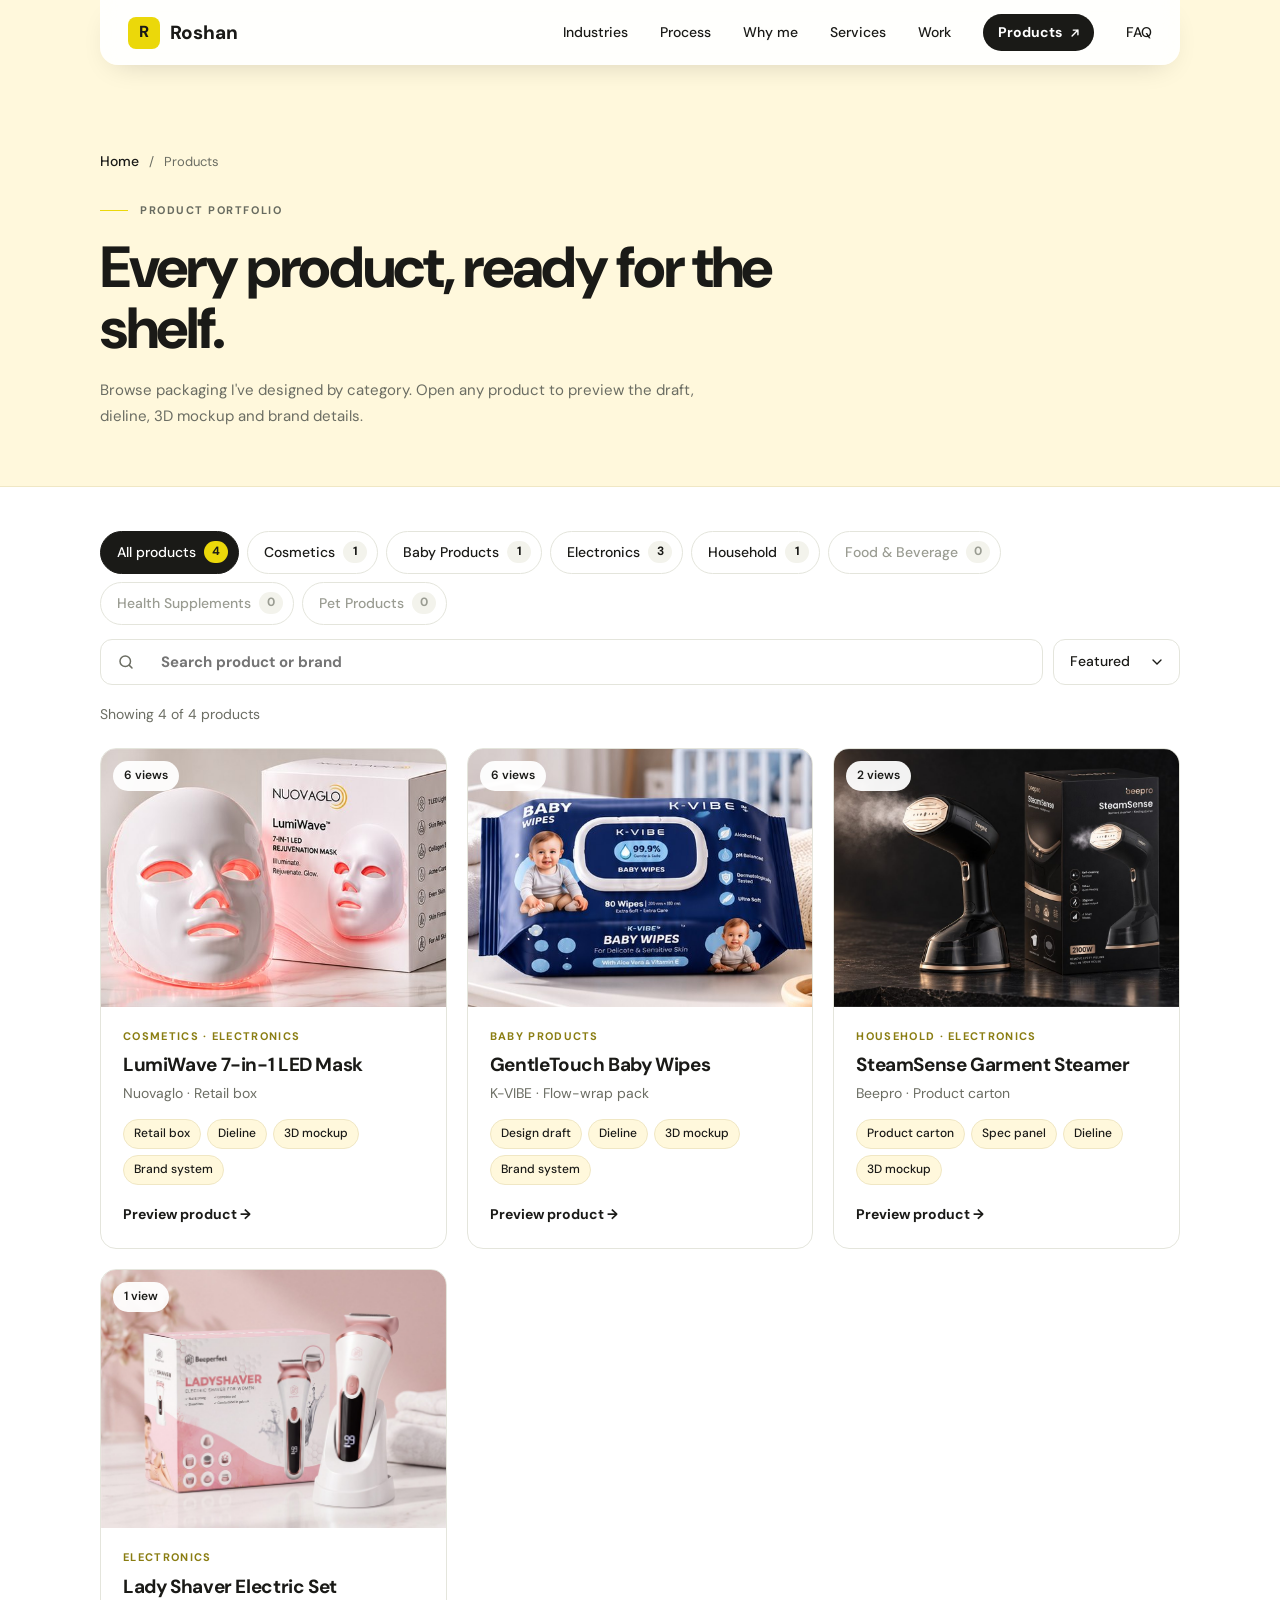
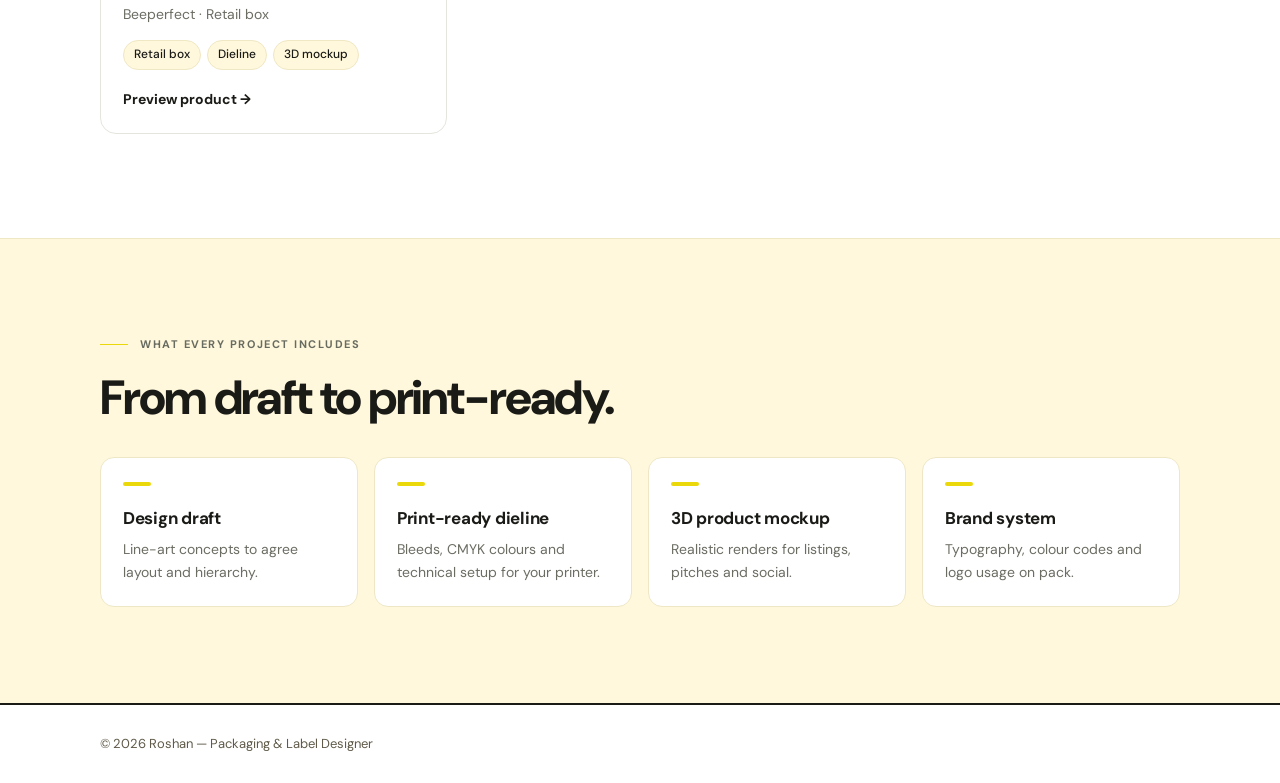
==== products.html @ 891d4c15 "Publish Roshan packaging portfolio site" ====
<!DOCTYPE html>
<html lang="en">
<head>
<meta charset="UTF-8">
<meta name="viewport" content="width=device-width, initial-scale=1, viewport-fit=cover">
<title>Products — Roshan, Packaging &amp; Label Designer</title>
<meta name="description" content="Browse packaging and label projects by category: cosmetics, baby products, electronics, household and more.">
<meta name="theme-color" content="#ebd80a">
<link rel="preconnect" href="https://fonts.googleapis.com">
<link rel="preconnect" href="https://fonts.gstatic.com" crossorigin>
<link href="https://fonts.googleapis.com/css2?family=DM+Sans:ital,opsz,wght@0,9..40,400;0,9..40,500;0,9..40,700;0,9..40,800;1,9..40,500&display=swap" rel="stylesheet">
<link rel="stylesheet" href="style.css">
<link rel="stylesheet" href="products.css">
</head>
<body class="products-page">

<header id="header">
  <div class="wrap bar">
    <a href="index.html#top" class="logo"><i>R</i>Roshan</a>
    <nav id="nav">
      <a href="index.html#industries">Industries</a><a href="index.html#process">Process</a><a href="index.html#why">Why me</a>
      <a href="index.html#services">Services</a><a href="index.html#work">Work</a><a href="products.html" class="nav-page on" aria-current="page">Products<svg viewBox="0 0 24 24" aria-hidden="true"><path d="M7 17 17 7M9 7h8v8"/></svg></a><a href="index.html#faq">FAQ</a>
    </nav>
    <button id="burger" aria-label="Menu" aria-expanded="false"><span></span><span></span></button>
  </div>
</header>

<main>
  <section class="p-hero">
    <div class="wrap">
      <nav class="crumbs" aria-label="Breadcrumb"><a href="index.html">Home</a><span aria-hidden="true">/</span><span>Products</span></nav>
      <div class="p-hero-grid">
        <div class="section-head">
          <p class="section-eyebrow">Product portfolio</p>
          <h1>Every product, ready for the shelf.</h1>
          <p class="section-subtitle">Browse packaging I've designed by category. Open any product to preview the draft, dieline, 3D mockup and brand details.</p>
        </div>      </div>
    </div>
  </section>

  <section class="p-list">
    <div class="wrap">
      <div class="toolbar">
        <div class="chips" id="chips" role="tablist" aria-label="Filter by category"></div>
        <div class="tools">
          <label class="search">
            <svg viewBox="0 0 24 24" aria-hidden="true"><circle cx="11" cy="11" r="7"/><path d="m20 20-3.5-3.5"/></svg>
            <input id="q" type="search" placeholder="Search product or brand" aria-label="Search products by name or brand" autocomplete="off">
          </label>
          <label class="sort">
            <span class="sr">Sort products</span>
            <select id="sort" aria-label="Sort products">
              <option value="featured">Featured</option>
              <option value="az">Name A–Z</option>
              <option value="za">Name Z–A</option>
            </select>
          </label>
        </div>
      </div>
      <p class="count" id="count" aria-live="polite"></p>

      <div class="p-grid" id="grid"></div>

      <div class="p-empty" id="empty" hidden>
        <span class="p-empty-ic" aria-hidden="true">
          <svg viewBox="0 0 24 24"><path d="M3 7l9-4 9 4-9 4-9-4Z"/><path d="M3 7v10l9 4 9-4V7M12 11v10"/></svg>
        </span>
        <h3>No products here yet.</h3>
        <p>Projects for this category are coming soon.</p>
        <div class="p-empty-cta"><button class="btn ghost small" id="reset" type="button">Show all products</button></div>
      </div>
    </div>
  </section>

  <section class="p-includes">
    <div class="wrap">
      <div class="section-head"><p class="section-eyebrow">What every project includes</p><h2>From draft to print-ready.</h2></div>
      <ul class="inc">
        <li><b>Design draft</b><span>Line-art concepts to agree layout and hierarchy.</span></li>
        <li><b>Print-ready dieline</b><span>Bleeds, CMYK colours and technical setup for your printer.</span></li>
        <li><b>3D product mockup</b><span>Realistic renders for listings, pitches and social.</span></li>
        <li><b>Brand system</b><span>Typography, colour codes and logo usage on pack.</span></li>
      </ul>
    </div>
  </section>

</main>

<footer><div class="wrap"><span>© 2026 Roshan — Packaging &amp; Label Designer</span></div></footer>
<a href="#" id="totop" aria-label="Back to top">↑</a>

<div class="pv" id="pv" aria-hidden="true">
  <div class="pv-back" data-close></div>
  <div class="pv-box" role="dialog" aria-modal="true" aria-labelledby="pvTitle">
    <button class="x" data-close aria-label="Close preview">×</button>
    <div class="pv-media">
      <div class="pv-stage">
        <img id="pvImg" alt="">
        <span class="pv-label" id="pvLabel"></span>
        <button class="pv-arrow prev" id="pvPrevImg" aria-label="Previous image">‹</button>
        <button class="pv-arrow next" id="pvNextImg" aria-label="Next image">›</button>
      </div>
      <div class="pv-thumbs" id="pvThumbs"></div>
    </div>
    <div class="pv-info">
      <p class="pv-cat" id="pvCat"></p>
      <h2 id="pvTitle"></h2>
      <p class="pv-brand" id="pvBrand"></p>
      <p class="pv-desc" id="pvDesc"></p>
      <dl class="pv-meta">
        <div><dt>Packaging</dt><dd id="pvType"></dd></div>
        <div><dt>Deliverables</dt><dd><ul class="tags" id="pvTags"></ul></dd></div>
      </dl>
      <div class="pv-nav">
        <button id="pvPrev" type="button">← Previous product</button>
        <button id="pvNext" type="button">Next product →</button>
      </div>
    </div>
  </div>
</div>

<script src="products.js"></script>
</body>
</html>
---- style.css ----
:root{
  --paper:#fff;--ink:#1a1a17;--soft:#5f5a49;--yellow:#ebd80a;--pale:#fff8dc;--pale2:#fff1b8;--line:#f0e7c4;
  --sans:'DM Sans',system-ui,-apple-system,'Segoe UI',sans-serif;
  --ease:cubic-bezier(.22,.68,0,1);--out:cubic-bezier(.16,1,.3,1);
}
*{margin:0;padding:0;box-sizing:border-box}
html{scroll-behavior:smooth;scroll-padding-top:80px;-webkit-text-size-adjust:100%}
body{font-family:var(--sans);background:var(--paper);color:var(--ink);line-height:1.65;overflow-x:hidden;-webkit-font-smoothing:antialiased}
body.loading{overflow:hidden}
img{max-width:100%;display:block}
a{color:inherit;text-decoration:none}
ul,ol{list-style:none}
button,input,textarea{font:inherit;color:inherit}
button{background:none;border:0;cursor:pointer}
::selection{background:var(--yellow);color:var(--ink)}
:focus-visible{outline:2px solid var(--ink);outline-offset:3px}
.wrap{width:min(1080px,100% - 40px);margin:0 auto}
.narrow{max-width:760px}
h1,h2,h3{font-weight:800;line-height:1.08;letter-spacing:-.03em}
h2{font-size:clamp(28px,4.4vw,50px)}
.muted{color:var(--soft);margin-top:16px}

.btn{display:inline-flex;align-items:center;justify-content:center;gap:10px;padding:15px 28px;background:var(--yellow);color:var(--ink);border-radius:10px;font-weight:700;font-size:15px;border:2px solid var(--yellow);transition:transform .35s var(--ease),box-shadow .35s,background .3s,color .3s}
.btn:hover{box-shadow:0 14px 28px -12px rgba(217,164,0,.9)}
.btn.ghost{background:#fff;border-color:var(--ink)}
.btn.ghost:hover{background:var(--ink);color:#fff;box-shadow:none}
.btn.small{padding:10px 18px;font-size:14px}

/* ===== entrance: curtain preloader ===== */
#preloader{position:fixed;inset:0;z-index:9999;display:grid;place-items:center;pointer-events:none}
.pane{position:absolute;left:0;right:0;height:50.5%;background:#fff;transition:transform 1.1s var(--out) .15s}
.pane.t{top:0}.pane.b{bottom:0;background:var(--yellow)}
.pre-core{position:relative;display:flex;flex-direction:column;align-items:center;gap:20px;transition:opacity .4s,transform .6s var(--ease)}
.pre-logo i{display:grid;place-items:center;width:72px;height:72px;border-radius:18px;background:var(--yellow);border:2px solid var(--ink);box-shadow:6px 6px 0 var(--ink);font:800 34px var(--sans);font-style:normal;animation:bob 1.2s var(--ease) infinite alternate}
@keyframes bob{to{transform:translateY(-8px) rotate(-4deg)}}
.cmyk{display:flex;gap:10px}
.cmyk i{width:14px;height:14px;border-radius:50%;background:var(--yellow);border:2px solid var(--ink);animation:pop 1s var(--ease) infinite alternate}
.cmyk i:nth-child(2){animation-delay:.12s}.cmyk i:nth-child(3){animation-delay:.24s}.cmyk i:nth-child(4){animation-delay:.36s;background:var(--ink)}
@keyframes pop{from{transform:scale(.55);opacity:.5}to{transform:scale(1.15);opacity:1}}
#pct{font-weight:700;letter-spacing:.2em;font-size:13px}
#preloader.done .pre-core{opacity:0;transform:scale(.9)}
#preloader.done .pane.t{transform:translateY(-101%)}
#preloader.done .pane.b{transform:translateY(101%)}
#progress{position:fixed;top:0;left:0;height:4px;width:100%;background:var(--yellow);transform:scaleX(0);transform-origin:left;z-index:900}

/* header */
#header{position:fixed;inset:0 0 auto;z-index:800;transition:transform .45s var(--ease),opacity .6s;}
body.loading #header{transform:translateY(-100%)}
#header.hide{transform:translateY(-100%)}
#header .bar{padding:14px 28px;background:rgba(255,255,255,.92);backdrop-filter:blur(12px);-webkit-backdrop-filter:blur(12px);border-radius:0 0 18px 18px;box-shadow:0 10px 30px -14px rgba(0,0,0,.2)}
.bar{display:flex;align-items:center;justify-content:space-between}
.logo{display:flex;align-items:center;gap:10px;font-weight:800;font-size:19px}
.logo i{width:32px;height:32px;border-radius:8px;background:var(--yellow);display:grid;place-items:center;font-style:normal;font-size:16px}
nav{display:flex;align-items:center;gap:32px}
nav a:not(.btn){font-size:14px;font-weight:500;position:relative}
nav a:not(.btn)::after{content:"";position:absolute;left:0;bottom:-6px;height:2px;width:100%;background:var(--yellow);transform:scaleX(0);transform-origin:left;transition:transform .3s var(--ease)}
nav a.on::after,nav a:hover::after{transform:scaleX(1)}
/* Products lives on its own page: show it as a yellow pill with an arrow */
nav a.nav-page{display:inline-flex;align-items:center;gap:6px;padding:7px 12px 7px 15px;border-radius:999px;background:var(--yellow);font-weight:700;box-shadow:inset 0 0 0 1px rgba(26,26,23,.12);transition:background .25s,color .25s}
nav a.nav-page::after{display:none}
nav a.nav-page svg{width:14px;height:14px;fill:none;stroke:currentColor;stroke-width:2.4;stroke-linecap:round;stroke-linejoin:round;transition:transform .3s var(--ease)}
nav a.nav-page:hover{background:var(--ink);color:#fff}
nav a.nav-page:hover svg{transform:translate(2px,-2px)}
nav a.nav-page.on{background:var(--ink);color:#fff}
#burger{display:none;width:40px;height:40px;position:relative}
#burger span{position:absolute;left:8px;right:8px;height:2px;background:var(--ink);transition:.35s var(--ease)}
#burger span:first-child{top:15px}#burger span:last-child{top:23px}
#burger.open span:first-child{top:19px;transform:rotate(45deg)}
#burger.open span:last-child{top:19px;transform:rotate(-45deg)}

/* ===== hero ===== */
.hero{position:relative;display:flex;min-height:clamp(640px,100svh,920px);overflow:hidden;background:#fff}
.hero::after{content:"";position:absolute;top:0;right:0;bottom:0;width:max(0px,calc((100% - 1440px) / 2));background:#f3eadb;z-index:0}
.hero-inner{position:relative;flex:1;width:min(1440px,100%);margin:0 auto;display:flex;align-items:center}
.hero-grid{position:relative;z-index:2;padding:130px 0 70px}
.hero-copy{max-width:580px}
.eyebrow{display:flex;align-items:center;gap:12px;font-size:11px;font-weight:700;letter-spacing:.14em;text-transform:uppercase;color:#686b60;margin-bottom:18px}
.eyebrow span{width:28px;height:1px;background:var(--yellow);flex:none}
.hero h1{font-size:clamp(42px,6vw,80px);line-height:1.02;letter-spacing:-.04em}
.ln{display:block;overflow:hidden;padding-bottom:.08em;margin-bottom:-.08em}
.ln>span{display:block;transform:translateY(110%) rotate(3deg);transform-origin:left bottom;transition:transform 1.1s var(--out) var(--d,0s)}
body:not(.loading) .ln>span{transform:none}
.hero h1 em{font-style:normal;position:relative;z-index:0;white-space:nowrap}
.hero h1 em::before{content:"";position:absolute;left:-.06em;right:-.06em;bottom:.06em;height:.34em;background:var(--yellow);z-index:-1;transform:scaleX(0);transform-origin:left;transition:transform 1s var(--out) 1.8s}
body:not(.loading) .hero h1 em::before{transform:scaleX(1)}
.hero h1 b{color:var(--yellow)}
.lead{margin-top:26px;color:var(--soft);font-size:clamp(15px,1.3vw,17px);line-height:1.7;max-width:500px}
.cta{display:flex;flex-wrap:wrap;gap:14px;margin-top:30px}
.cta .btn{padding:14px 26px;font-size:14px;border-radius:8px}
.cta .btn.ghost{border-color:#d4d2c6}
.cta .btn.ghost:hover{border-color:var(--ink)}
.stats{display:grid;grid-template-columns:repeat(3,auto);justify-content:start;margin-top:46px;padding-top:26px;border-top:1px solid var(--line)}
.stat{display:flex;align-items:center;gap:14px;padding:0 34px}
.stat:first-child{padding-left:0}
.stat+.stat{border-left:1px solid #e6e3d8}
.stat p b{display:block;font:800 26px var(--sans);line-height:1}
.stat p b i{font-style:normal}
.stat small{font-size:13px;color:var(--soft)}
.ico{flex:none;width:44px;height:44px;border-radius:50%;background:var(--pale);display:grid;place-items:center}
.ico svg{width:22px;height:22px;fill:none;stroke:var(--ink);stroke-width:1.6;stroke-linecap:round;stroke-linejoin:round}
.ico.sm{width:36px;height:36px;border-radius:10px;background:var(--yellow)}
.ico.sm svg{width:19px;height:19px}

.r-in{opacity:0;transform:translateY(30px);transition:opacity .9s var(--ease) var(--d,0s),transform .9s var(--ease) var(--d,0s)}
body:not(.loading) .r-in{opacity:1;transform:none}

/* hero visual: panel wipes in, slab rises, photo slides up */
.hero-visual{position:absolute;top:0;right:0;bottom:0;width:52%;z-index:1;background:linear-gradient(135deg,#fbf6ea,#f3eadb);clip-path:polygon(16% 0,100% 0,100% 100%,0 100%);transform:translateX(18%);opacity:0;transition:transform 1.4s var(--out) .75s,opacity 1s .75s}
body:not(.loading) .hero-visual{transform:none;opacity:1}
.slab{position:absolute;left:34%;right:2%;top:19%;bottom:0;background:var(--yellow);clip-path:polygon(42% 0,100% 0,100% 100%,0 100%)}
.hero-visual>img{position:absolute;left:50%;bottom:0;transform:translate(-46%,12%);opacity:0;height:92%;width:auto;max-width:none;object-fit:contain;object-position:bottom;transition:transform 1.3s var(--out) 1.15s,opacity 1s 1.15s}
body:not(.loading) .hero-visual>img{transform:translateX(-46%);opacity:1}
.sig{position:absolute;left:19%;top:26%;z-index:3;width:190px}
.script{display:block;font-weight:800;font-style:italic;font-size:46px;letter-spacing:-.04em;line-height:.95;color:var(--ink);transform:rotate(-4deg)}
.sig small{display:block;margin:8px 0 0 auto;padding:0 14px 12px 0;font-size:12px;font-weight:500;color:var(--soft);border-bottom:2px solid var(--yellow);width:max-content}
.sig ul{margin-top:18px;position:relative;padding-top:12px}
.sig ul::before{content:"";position:absolute;top:0;left:0;width:22px;height:2px;background:var(--yellow)}
.sig li{font-size:11px;font-weight:500;letter-spacing:.14em;text-transform:uppercase;color:var(--soft);line-height:2}
.float-card{position:absolute;left:9%;bottom:30%;z-index:3;display:flex;align-items:center;gap:12px;padding:12px 18px 12px 12px;background:#fff;border-radius:12px;box-shadow:0 18px 40px -14px rgba(0,0,0,.3)}
.float-card.r-in{animation:float 5s ease-in-out 2.6s infinite alternate}
.float-card b{display:block;font:700 12px var(--sans);letter-spacing:.05em;text-transform:uppercase}
.float-card small{font-size:12px;color:var(--soft)}
/* 1080px page width: keep the original hero layout inside the same column on desktop */
@media(min-width:1001px){
  .hero::after{display:none}
  .hero-inner{flex:none;width:min(1080px,100% - 40px)}
  .hero-inner .hero-grid{width:100%}
  /* carry the cream panel and yellow slab out to the right edge of the screen */
  .hero-visual{clip-path:polygon(16% 0,calc(100% + 50vw) 0,calc(100% + 50vw) 100%,0 100%)}
  .hero-visual::before,.hero-visual::after{content:"";position:absolute;bottom:0;width:50vw;z-index:-1}
  .hero-visual::before{top:0;left:100%;background:linear-gradient(#f7f0e2,#f3eadb)}
  .hero-visual::after{top:19%;left:97%;background:var(--yellow)}
  /* nudge the photo right so it clears the signature text */
  .hero-visual>img{left:66%}
}
/* narrower desktops: less room on the right, so shift the photo less and the signature left */
@media(min-width:1001px) and (max-width:1239px){
  .hero-visual>img{left:60%}
  .sig{left:13%}
}
@keyframes float{to{translate:0 -10px}}

.marquee{background:var(--yellow);overflow:hidden;padding:15px 0;border-block:2px solid var(--ink)}
.marquee div{display:flex;width:max-content;animation:slide 30s linear infinite}
.marquee span{font:700 18px var(--sans);padding:0 26px;white-space:nowrap}
.marquee span::after{content:"";display:inline-block;width:8px;height:8px;background:var(--ink);border-radius:50%;margin-left:52px}
@keyframes slide{to{transform:translateX(-50%)}}

/* sections */
.sec{padding:clamp(64px,10vw,120px) 0}
.sec.tint{background:var(--pale)}
.sec.dark{background:var(--yellow)}
.head{max-width:720px;margin-bottom:clamp(32px,5vw,52px)}
.head p{margin-top:16px;color:var(--soft);font-size:clamp(15px,1.5vw,17px)}
.dark .head p,.dark .muted{color:#3b3626}

.rv{opacity:0;transform:translateY(40px) scale(.98);transition:opacity .9s var(--out),transform .9s var(--out);transition-delay:var(--sd,0s)}
.rv.in{opacity:1;transform:none}
.steps li.rv{transform:translateX(-36px)}
.steps li.rv.in{transform:none}

.cards{display:grid;grid-template-columns:repeat(4,1fr);gap:18px}
.card{display:flex;flex-direction:column;align-items:flex-start;text-align:left;padding:26px 24px;background:#fff;border:1px solid var(--line);border-radius:16px;transition:border-color .3s,box-shadow .4s,opacity .9s var(--out),transform .9s var(--out)}
.card:hover{border-color:var(--yellow);box-shadow:0 22px 40px -20px rgba(217,164,0,.7)}
.ic{width:56px;height:56px;display:grid;place-items:center;font-size:26px;background:var(--yellow);border-radius:14px;margin-bottom:18px;transition:transform .4s var(--ease),background .3s}
.ic svg{width:28px;height:28px;fill:none;stroke:currentColor;stroke-width:1.65;stroke-linecap:round;stroke-linejoin:round}
.card:hover .ic{transform:rotate(-8deg) scale(1.1);background:var(--yellow)}
.card h3{font-size:20px;margin-bottom:6px}
.card p{font-size:14px;color:var(--soft);flex:1}
.explore{margin-top:20px;padding:9px 18px;border:2px solid var(--ink);border-radius:99px;font-size:13px;font-weight:700;transition:background .3s,color .3s}
.card:hover .explore,.card:focus-visible .explore{background:var(--ink);color:#fff}
/* Industry cards: match the Why me tiles (border, radius, icon square, type, hover) */
#industries .cards{gap:18px}
#industries .card{padding:30px;background:#fff;border:1px solid #e4e5dc;border-radius:14px;box-shadow:none;transition:border-color .3s,box-shadow .3s,opacity .9s var(--out),transform .9s var(--out)}
#industries .card.in:hover{transform:translateY(-3px);border-color:#d6d6bd;box-shadow:0 10px 28px -16px rgba(30,34,18,.18)}
#industries .ic{width:44px;height:44px;margin-bottom:24px;border:1px solid rgba(26,26,23,.08);border-radius:11px;background:var(--yellow);color:var(--ink)}
#industries .ic svg{width:22px;height:22px;stroke-width:1.6}
#industries .card:hover .ic{transform:none}
#industries .card h3{font-size:19px;font-weight:700;line-height:1.3;letter-spacing:-.02em;margin-bottom:9px}
#industries .card p{font-size:14px;line-height:1.75;color:#6b6d63}
#industries .explore{margin-top:22px;padding:8px 16px;border-width:1px;font-size:13px}
@media(max-width:700px){#industries .card{padding:26px}}

.grid3{display:grid;grid-template-columns:repeat(3,1fr);gap:20px}
.grid4{display:grid;grid-template-columns:repeat(4,1fr);gap:20px}
.tile{padding:32px 28px;background:#fff;border:2px solid var(--ink);border-radius:16px;box-shadow:6px 6px 0 var(--ink);transition:box-shadow .4s,opacity .9s var(--out),transform .9s var(--out)}
.tile:hover{transform:translate(-3px,-3px);box-shadow:9px 9px 0 var(--ink)}
.tile h3{font-size:20px;margin-bottom:10px}
.tile p{font-size:15px;color:var(--soft)}

/* Refined benefits section: soft surfaces and restrained brand accents. */
#why{background:#f7f7f3;border-block:1px solid #ecece5}
#why .grid3{gap:18px}
#why .tile{padding:30px;background:#fff;border:1px solid #e4e5dc;border-radius:14px;box-shadow:none;transition:border-color .3s,box-shadow .3s,opacity .9s var(--out),transform .9s var(--out)}
#why .tile:hover{transform:translateY(-3px);border-color:#d6d6bd;box-shadow:0 10px 28px -16px rgba(30,34,18,.18)}
#why .benefit-icon{display:grid;place-items:center;width:44px;height:44px;margin-bottom:24px;border:1px solid rgba(26,26,23,.08);box-shadow:none;border-radius:11px;background:var(--yellow);color:var(--ink)}
#why .benefit-icon svg{width:22px;height:22px;fill:currentColor;stroke:currentColor;stroke-width:1.4;stroke-linecap:round;stroke-linejoin:round}
#why .benefit-icon .icon-detail{fill:none;stroke:var(--yellow);stroke-width:1.6}
#why .benefit-icon .icon-cutout{fill:var(--yellow);stroke:none}
#why .benefit-icon .icon-lines{fill:none}
#why .tile h3{font-size:19px;font-weight:700;line-height:1.3;letter-spacing:-.02em;margin-bottom:9px}
#why .tile p{font-size:14px;line-height:1.75;color:#6b6d63;max-width:310px}
@media(max-width:700px){
  #why .tile{padding:26px}
}
.svc{padding:30px 26px;background:#fff;border:1px solid var(--line);border-top:5px solid var(--yellow);border-radius:16px;transition:box-shadow .4s,opacity .9s var(--out),transform .9s var(--out)}
.svc:hover{transform:translateY(-8px);box-shadow:0 24px 44px -22px rgba(217,164,0,.7)}
.svc h3{font-size:21px;margin-bottom:12px}
.svc li{font-size:14px;color:var(--soft);padding:8px 0;border-top:1px dashed var(--line)}

.work{display:grid;grid-template-columns:repeat(3,1fr);grid-auto-rows:clamp(200px,20vw,250px);gap:18px}
.work figure{position:relative;overflow:hidden;border-radius:16px;cursor:zoom-in;background:var(--pale2)}
.work .w1{grid-row:span 2}.work .w2{grid-column:span 2}
.work-more{display:flex;justify-content:center;margin-top:36px}
.work img{width:100%;height:100%;object-fit:cover;transition:transform .8s var(--ease)}
.work figure:hover img{transform:scale(1.07)}
.work figcaption{position:absolute;inset:auto 0 0;padding:14px 18px;background:var(--yellow);font-weight:700;transform:translateY(100%);transition:transform .5s var(--ease)}
.work figure:hover figcaption{transform:none}

.proc{display:grid;grid-template-columns:1fr 1fr;gap:70px;align-items:start}
.proc .head{margin-bottom:40px}
.proc-img{position:sticky;top:110px;aspect-ratio:4/5;overflow:hidden;border-radius:20px;border:2px solid var(--ink);box-shadow:10px 10px 0 var(--ink);background:var(--pale2)}
.proc-img img{width:100%;height:100%;object-fit:cover}

.steps{position:relative;padding-left:56px;counter-reset:s}
.steps li{position:relative;padding-bottom:40px;counter-increment:s}
.steps li:last-child{padding-bottom:0}
.steps li::before{content:counter(s);position:absolute;left:-56px;top:-4px;width:40px;height:40px;border-radius:50%;background:var(--yellow);border:2px solid var(--ink);display:grid;place-items:center;font:700 14px var(--sans);z-index:1}
.steps b{font:700 21px var(--sans)}
.steps p{color:var(--soft);font-size:15px;margin-top:4px}

/* Process: independent, numbered cards without a connecting timeline. */
#process{background:var(--pale);border-top:1px solid var(--line)}
/* Work and FAQ share the pale yellow background; a hairline separates them */
#faq{border-top:1px solid var(--line)}
#process .proc{grid-template-columns:1.12fr 1fr;gap:64px}
#process .steps{padding:0;display:grid;gap:12px}
#process .steps li{padding:19px 22px 19px 82px;background:#fff;border:1px solid #eee6c4;border-radius:14px;min-height:94px;transition:opacity .9s var(--out),transform .9s var(--out),background .25s,border-color .25s}
#process .steps li:hover{background:#fffdf3;border-color:#e2d48e}
#process .steps li::before{content:counter(s,decimal-leading-zero);left:20px;top:21px;width:40px;height:40px;border:0;border-radius:11px;background:var(--yellow);font-size:14px;font-weight:700;font-variant-numeric:tabular-nums}
#process .steps b{display:block;font-size:18px;font-weight:700;line-height:1.3;letter-spacing:-.015em}
#process .steps p{font-size:14px;line-height:1.65;color:#6b6d63;margin-top:5px}
#process .steps li:last-child{background:#fffce7;border-color:#e9dfa0}
/* yellow connector between the number badges to show the flow */
#process .steps li:not(:last-child)::after{content:"";position:absolute;left:39px;top:61px;bottom:-33px;width:2px;background:var(--yellow);z-index:2;pointer-events:none}
#process .proc-img{border:1px solid #e4e5dc;border-radius:18px;box-shadow:0 14px 40px -24px rgba(30,34,18,.2);aspect-ratio:4/5;background:#f7f7f3}
#process .proc-img img{height:100%;object-fit:cover}
/* three-stage case study panel, stretched to match the text column top and bottom */
#process .proc{align-items:stretch}
.proc-show{display:flex;flex-direction:column;gap:12px;height:100%}
.proc-show figure{position:relative;flex:1;min-height:150px;overflow:hidden;border-radius:14px;border:1px solid #eee6c4;background:#fff;box-shadow:0 14px 34px -26px rgba(30,34,18,.35)}
.proc-show img{position:absolute;inset:0;width:100%;height:100%;object-fit:cover;transition:transform .8s var(--out)}
.proc-show figure.fit img{object-fit:contain;padding:10px 0}
.proc-show figure:hover img{transform:scale(1.03)}
.proc-show figcaption{position:absolute;left:12px;bottom:12px;padding:7px 14px;background:rgba(255,255,255,.94);border-radius:999px;font-size:12.5px;font-weight:600;color:var(--ink);box-shadow:0 6px 16px -8px rgba(0,0,0,.25)}
.proc-show figure.fit figcaption{box-shadow:none;border:1px solid #eee6c4}
@media(max-width:1000px){#process .proc{grid-template-columns:1fr;gap:40px}.proc-show figure{min-height:0;aspect-ratio:2/1;flex:none}}
@media(max-width:560px){
  #process .steps li{padding:18px 18px 18px 74px}
  #process .steps li::before{left:17px;top:19px;width:38px;height:38px}
  #process .steps li:not(:last-child)::after{left:35px;top:57px;bottom:-31px}
  #process .steps b{font-size:17px}
}

/* One shared heading system for every content section. */
.section-head{max-width:720px;margin-bottom:44px}
.section-head .section-eyebrow{display:flex;align-items:center;gap:12px;margin:0 0 18px;font-size:11px;font-weight:700;line-height:1.65;letter-spacing:.14em;text-transform:uppercase;color:#686b60}
.section-eyebrow::before{content:"";width:28px;height:1px;flex:none;background:var(--yellow)}
.section-head h2{font-size:clamp(32px,4vw,48px);line-height:1.12;letter-spacing:-.035em;font-weight:800;margin:0}
.section-head .section-subtitle{max-width:600px;margin:18px 0 0;font-size:15px;line-height:1.75;font-weight:400;color:#6b6d63}
.dark .section-eyebrow,.dark .section-subtitle{color:#3b3626}
.dark .section-eyebrow::before{background:var(--ink)}
@media(max-width:700px){.section-head{margin-bottom:30px}}

.q{border-bottom:1px solid #e6dcb5}
.q button{width:100%;display:flex;justify-content:space-between;align-items:center;gap:16px;padding:22px 4px;font:700 clamp(16px,2vw,18px) var(--sans);text-align:left}
.q button::after{content:"+";font-size:22px;line-height:1;width:34px;height:34px;display:grid;place-items:center;flex:none;border-radius:50%;background:var(--yellow);transition:transform .35s var(--ease)}
.q.open button::after{transform:rotate(45deg)}
.q>div{display:grid;grid-template-rows:0fr;transition:grid-template-rows .4s var(--ease)}
.q.open>div{grid-template-rows:1fr}
.q>div p{overflow:hidden;color:var(--soft);font-size:15px}
.q.open>div p{padding-bottom:22px}

.two{display:grid;grid-template-columns:.9fr 1.1fr;gap:70px;align-items:start}
.info{margin-top:26px;font-weight:500}
.info span{display:block;font-size:13px;font-weight:700;margin-bottom:2px;opacity:.7}
form{display:grid;gap:16px}
label{font-size:13px;font-weight:700;display:grid;gap:8px}
input,textarea{width:100%;background:#fff;border:2px solid var(--ink);border-radius:10px;padding:14px 16px;font-weight:400;transition:box-shadow .3s}
input:focus,textarea:focus{outline:0;box-shadow:5px 5px 0 var(--ink)}
textarea{min-height:130px;resize:vertical}
form .btn{justify-self:start;background:var(--ink);border-color:var(--ink);color:#fff}
footer{background:#fff;border-top:2px solid var(--ink);color:var(--soft);padding:28px 0 calc(28px + env(safe-area-inset-bottom,0px));font-size:13px}
footer .wrap{display:flex;justify-content:space-between;flex-wrap:wrap;gap:12px}
#totop{position:fixed;right:20px;bottom:calc(20px + env(safe-area-inset-bottom,0px));width:46px;height:46px;border-radius:50%;background:var(--yellow);border:2px solid var(--ink);font-weight:700;display:grid;place-items:center;z-index:700;opacity:0;transform:translateY(16px);pointer-events:none;transition:.35s var(--ease)}
#totop.show{opacity:1;transform:none;pointer-events:auto}

/* modal */
.modal{position:fixed;inset:0;z-index:9000;display:grid;place-items:center;padding:20px;visibility:hidden;opacity:0;transition:opacity .35s,visibility .35s}
.modal.open{visibility:visible;opacity:1}
.back{position:absolute;inset:0;background:rgba(26,22,5,.6);backdrop-filter:blur(8px)}
.box{
  position:relative;
  width:min(1100px,100%);
  max-height:90vh;
  overflow-y:auto;
  overflow-x:hidden;
  background:#fff;
  border-top:6px solid var(--yellow);
  border-radius:20px;
  padding:clamp(22px,4vw,42px);
  transform:translateY(30px) scale(.97);
  transition:transform .45s var(--ease);
}
.modal.open .box{transform:none}
.box h2{font-size:clamp(24px,4vw,42px);padding-right:50px}
.box .muted{margin:8px 0 26px}
.x{position:absolute;top:16px;right:16px;width:42px;height:42px;border:2px solid var(--ink);border-radius:50%;font-size:24px;line-height:1;transition:.3s}
.x:hover{background:var(--yellow);transform:rotate(90deg)}
.gal{
  display:flex;
  flex-direction:column;
  gap:24px;
}

.gal a{
  display:block;
  width:100%;
  overflow:visible;
  border-radius:12px;
  background:var(--pale);
}

.gal img{
  display:block;
  width:100%;
  height:auto;
  max-width:100%;
  object-fit:contain;
  border-radius:12px;
  transition:transform .6s var(--ease);
}

.gal a:hover img{
  transform:scale(1.01);
}

.box.single .gal{
  display:block;
}

.box.single .gal a{
  width:100%;
  max-height:none;
}

.box.single .gal img{
  width:100%;
  height:auto;
  max-height:none;
  object-fit:contain;
}
/* ===== responsive ===== */
@media(max-width:1100px){
  .cards{grid-template-columns:repeat(3,1fr)}
  .grid4{grid-template-columns:repeat(2,1fr)}
  nav{gap:22px}
}
@media(max-width:1000px){
  .cards,.grid3{
  grid-template-columns:repeat(2,1fr)
}
  .work{grid-template-columns:repeat(2,1fr)}.work .w2{grid-column:span 2}
  .two,.proc{grid-template-columns:1fr;gap:44px}
  .proc-img{position:relative;top:0;aspect-ratio:4/3}

  #burger{display:block}
  nav{position:fixed;inset:0 0 auto;padding:90px 24px 30px;flex-direction:column;align-items:flex-start;gap:18px;background:#fff;border-bottom:4px solid var(--yellow);box-shadow:0 20px 40px rgba(0,0,0,.12);transform:translateY(-110%);transition:transform .5s var(--ease);z-index:-1}
  nav.open{transform:none}
  nav a:not(.btn){font-size:24px;font-weight:700}
  nav a.nav-page{margin-left:-15px;padding:6px 16px 6px 15px}
  nav a.nav-page svg{width:18px;height:18px}

  .hero{min-height:0}
  .hero::after{display:none}
  .hero-inner{flex-direction:column;align-items:stretch}
  .hero-grid{padding:110px 0 30px}
  .hero-visual{position:relative;width:100%;height:min(520px,120vw);clip-path:none;transform:translateY(60px)}
  .slab{left:22%;top:14%}
  .hero-visual>img{height:100%}
  .sig{left:6%;top:12%}
  .float-card{left:6%;bottom:12%}
}
@media(max-width:560px){
  .wrap{width:calc(100% - 32px)}
  #header .bar{padding:10px 16px}
  .cards,.grid3,.grid4,.gal{grid-template-columns:1fr}
  .work{grid-template-columns:1fr;grid-auto-rows:240px}.work .w1{grid-row:span 1}.work .w2{grid-column:span 1}
  .stats{grid-template-columns:repeat(3,1fr)}
  .stat{padding:0 10px;gap:0}.stat:first-child{padding-left:0}
  .stat .ico{display:none}
  .stat p b{font-size:22px}
  .cta .btn,form .btn{width:100%}
  footer .wrap{flex-direction:column}
  .hero-visual{height:min(440px,115vw)}
  .script{font-size:36px}
  .sig{width:150px}
  .float-card{padding:10px 14px 10px 10px}
  .proc-img{box-shadow:6px 6px 0 var(--ink)}
}
@media(hover:none){.work figcaption{transform:none}}
@media(prefers-reduced-motion:reduce){
  *,*::before,*::after{animation-duration:.01ms!important;animation-iteration-count:1!important;transition-duration:.01ms!important;transition-delay:0s!important}
  html{scroll-behavior:auto}
}
---- products.css ----
/* ===== Products page (uses the tokens and shared pieces from style.css) ===== */
.sr{position:absolute;width:1px;height:1px;overflow:hidden;clip:rect(0 0 0 0);white-space:nowrap}

/* hero */
.p-hero{padding:150px 0 56px;background:var(--pale);border-bottom:1px solid var(--line)}
.crumbs{display:flex;gap:10px;align-items:center;margin-bottom:28px;font-size:13px;color:#6b6d63}
.crumbs a{font-weight:500;color:var(--ink)}
.crumbs a:hover{text-decoration:underline;text-decoration-color:var(--yellow);text-decoration-thickness:2px;text-underline-offset:4px}
.p-hero-grid{display:flex;align-items:flex-end;justify-content:space-between;gap:40px}
.p-hero .section-head{margin-bottom:0}
.p-hero h1{font-size:clamp(36px,5vw,58px);line-height:1.05;letter-spacing:-.04em;font-weight:800}
.p-stats{display:flex;gap:10px;flex:none}
.p-stats li{min-width:112px;padding:18px 20px;background:#fff;border:1px solid #eee6c4;border-radius:14px}
.p-stats b{display:block;font-size:30px;font-weight:800;line-height:1;letter-spacing:-.03em}
.p-stats span{display:block;margin-top:8px;font-size:12px;font-weight:500;color:#6b6d63}

/* toolbar */
.p-list{padding:44px 0 clamp(64px,9vw,104px)}
.toolbar{display:flex;flex-direction:column;gap:14px}
.chips{display:flex;flex-wrap:wrap;gap:8px}
.chip{display:inline-flex;align-items:center;gap:8px;padding:9px 10px 9px 16px;border:1px solid #e4e5dc;border-radius:999px;background:#fff;font-size:14px;font-weight:500;transition:background .25s,border-color .25s,color .25s}
.chip i{min-width:24px;height:22px;padding:0 7px;display:grid;place-items:center;border-radius:999px;background:#f3f3ec;font-style:normal;font-size:12px;font-weight:700}
.chip:hover{border-color:#d6d6bd}
.chip.on{background:var(--ink);border-color:var(--ink);color:#fff}
.chip.on i{background:var(--yellow);color:var(--ink)}
.chip.none{color:#9a9c92}
.tools{display:flex;gap:10px}
.search{flex:1;display:flex;align-items:center;gap:10px;padding:0 16px;height:46px;border:1px solid #e4e5dc;border-radius:12px;background:#fff;transition:border-color .25s,box-shadow .25s}
.search:focus-within{border-color:var(--ink);box-shadow:0 0 0 3px rgba(235,216,10,.45)}
.search svg{width:18px;height:18px;flex:none;fill:none;stroke:#6b6d63;stroke-width:2;stroke-linecap:round}
.search input{flex:1;min-width:0;height:100%;border:0;outline:0;background:none;font:inherit;font-size:15px;color:var(--ink)}
.sort select{height:46px;padding:0 40px 0 16px;border:1px solid #e4e5dc;border-radius:12px;background:#fff url("data:image/svg+xml,%3Csvg xmlns='http://www.w3.org/2000/svg' viewBox='0 0 24 24' fill='none' stroke='%231a1a17' stroke-width='2' stroke-linecap='round'%3E%3Cpath d='m6 9 6 6 6-6'/%3E%3C/svg%3E") no-repeat right 14px center/16px;font:inherit;font-size:14px;font-weight:500;color:var(--ink);appearance:none;-webkit-appearance:none;cursor:pointer}
.sort select:focus{outline:0;border-color:var(--ink);box-shadow:0 0 0 3px rgba(235,216,10,.45)}
.count{margin:18px 0 22px;font-size:14px;color:#6b6d63}

/* grid + cards */
.p-grid{display:grid;grid-template-columns:repeat(3,1fr);gap:20px}
.p-card{display:flex;flex-direction:column;background:#fff;border:1px solid #e4e5dc;border-radius:16px;overflow:hidden;animation:pIn .6s var(--out) both;animation-delay:var(--d,0s);transition:border-color .3s,box-shadow .3s,transform .3s}
.p-card:hover{transform:translateY(-3px);border-color:#d6d6bd;box-shadow:0 14px 32px -18px rgba(30,34,18,.25)}
@keyframes pIn{from{opacity:0;transform:translateY(16px)}to{opacity:1;transform:none}}
.p-media{position:relative;display:block;width:100%;aspect-ratio:4/3;overflow:hidden;background:#f4f2ea;cursor:zoom-in}
.p-media img{width:100%;height:100%;object-fit:cover;transition:transform .8s var(--out)}
.p-card:hover .p-media img{transform:scale(1.04)}
.p-views{position:absolute;top:12px;left:12px;padding:5px 11px;border-radius:999px;background:rgba(255,255,255,.94);font-size:12px;font-weight:600}
.p-open{position:absolute;right:12px;bottom:12px;padding:8px 14px;border-radius:999px;background:var(--yellow);font-size:13px;font-weight:700;opacity:0;transform:translateY(8px);transition:opacity .3s,transform .3s}
.p-card:hover .p-open,.p-media:focus-visible .p-open{opacity:1;transform:none}
.p-body{display:flex;flex-direction:column;flex:1;padding:20px 22px 22px}
.p-cat{font-size:11px;font-weight:700;letter-spacing:.12em;text-transform:uppercase;color:#8a7d12}
.p-body h3{margin-top:8px;font-size:19px;font-weight:700;line-height:1.3;letter-spacing:-.02em}
.p-brand{margin-top:4px;font-size:14px;color:#6b6d63}
.tags{display:flex;flex-wrap:wrap;gap:6px;margin-top:14px}
.tags li{padding:4px 10px;border-radius:999px;background:var(--pale);border:1px solid var(--line);font-size:12px;font-weight:500}
.p-link{align-self:flex-start;margin-top:auto;padding-top:18px;font-size:14px;font-weight:700}
.p-link span{display:inline-block;transition:transform .3s}
.p-link:hover span{transform:translateX(4px)}

/* empty state */
.p-empty{max-width:520px;margin:20px auto 0;padding:44px 28px;text-align:center;background:var(--pale);border:1px dashed #e2d48e;border-radius:18px}
.p-empty-ic{display:inline-grid;place-items:center;width:52px;height:52px;border-radius:14px;background:var(--yellow)}
.p-empty-ic svg{width:26px;height:26px;fill:none;stroke:var(--ink);stroke-width:1.6;stroke-linejoin:round}
.p-empty h3{margin-top:18px;font-size:22px}
.p-empty p{margin-top:8px;color:#6b6d63;font-size:15px}
.p-empty-cta{display:flex;justify-content:center;flex-wrap:wrap;gap:10px;margin-top:22px}

/* what's included */
.p-includes{padding:clamp(56px,8vw,96px) 0;background:var(--pale);border-top:1px solid var(--line)}
.p-includes .section-head{margin-bottom:32px}
.inc{display:grid;grid-template-columns:repeat(4,1fr);gap:16px}
.inc li{position:relative;padding:24px 22px 22px;background:#fff;border:1px solid #eee6c4;border-radius:14px}
.inc li::before{content:"";display:block;width:28px;height:4px;margin-bottom:18px;border-radius:2px;background:var(--yellow)}
.inc b{display:block;font-size:17px;font-weight:700;letter-spacing:-.015em}
.inc span{display:block;margin-top:6px;font-size:14px;line-height:1.65;color:#6b6d63}

/* CTA */
.p-cta{padding:56px 0;background:var(--yellow)}
.p-cta .wrap{display:flex;align-items:center;justify-content:space-between;gap:28px}
.p-cta h2{font-size:clamp(26px,3.2vw,38px);letter-spacing:-.035em}
.p-cta p{margin-top:8px;font-size:15px}

/* ===== Preview box ===== */
.pv{position:fixed;inset:0;z-index:9000;display:grid;place-items:center;padding:20px;visibility:hidden;opacity:0;transition:opacity .3s,visibility .3s}
.pv.open{visibility:visible;opacity:1}
.pv-back{position:absolute;inset:0;background:rgba(20,20,16,.72);backdrop-filter:blur(4px);-webkit-backdrop-filter:blur(4px)}
.pv-box{position:relative;display:grid;grid-template-columns:minmax(0,1.45fr) minmax(0,1fr);width:min(1120px,100%);max-height:calc(100svh - 40px);background:#fff;border-radius:20px;overflow:hidden;box-shadow:0 30px 80px -20px rgba(0,0,0,.5);transform:translateY(18px) scale(.98);transition:transform .4s var(--out)}
.pv.open .pv-box{transform:none}
.pv .x{z-index:3;background:#fff}
.pv-media{display:flex;flex-direction:column;gap:12px;padding:16px;background:#f4f2ea;min-height:0}
.pv-stage{position:relative;flex:1;min-height:320px;border-radius:12px;overflow:hidden;background:#fff}
.pv-stage img{position:absolute;inset:0;width:100%;height:100%;object-fit:contain;opacity:0;transition:opacity .35s}
.pv-stage img.in{opacity:1}
.pv-label{position:absolute;left:12px;bottom:12px;padding:6px 12px;border-radius:999px;background:rgba(255,255,255,.94);border:1px solid #eee6c4;font-size:12.5px;font-weight:600;white-space:pre}
.pv-arrow{position:absolute;top:50%;width:42px;height:42px;margin-top:-21px;border-radius:50%;background:rgba(255,255,255,.94);border:1px solid #e4e5dc;font-size:24px;line-height:1;display:grid;place-items:center;transition:background .25s}
.pv-arrow:hover{background:var(--yellow)}
.pv-arrow.prev{left:12px}.pv-arrow.next{right:12px}
.pv-arrow[hidden]{display:none}
.pv-thumbs{display:flex;gap:8px;overflow-x:auto;scrollbar-width:thin}
.pv-thumbs[hidden]{display:none}
.pv-thumbs button{flex:none;width:78px;height:56px;border-radius:8px;overflow:hidden;border:2px solid transparent;background:#fff;opacity:.65;transition:opacity .25s,border-color .25s}
.pv-thumbs button:hover{opacity:1}
.pv-thumbs button.on{border-color:var(--ink);opacity:1}
.pv-thumbs img{width:100%;height:100%;object-fit:cover}
.pv-info{display:flex;flex-direction:column;padding:34px 30px 26px;overflow-y:auto}
.pv-cat{font-size:11px;font-weight:700;letter-spacing:.12em;text-transform:uppercase;color:#8a7d12;padding-right:50px}
.pv-info h2{margin-top:10px;font-size:clamp(24px,2.6vw,32px);letter-spacing:-.03em;padding-right:30px}
.pv-brand{margin-top:6px;font-size:14px;font-weight:500;color:#6b6d63}
.pv-desc{margin-top:16px;font-size:15px;line-height:1.7;color:#4a4c44}
.pv-meta{margin-top:20px;border-top:1px solid #ecece5}
.pv-meta>div{display:grid;grid-template-columns:110px 1fr;gap:12px;padding:14px 0;border-bottom:1px solid #ecece5}
.pv-meta dt{font-size:13px;font-weight:600;color:#6b6d63}
.pv-meta dd{font-size:14px;font-weight:500}
.pv-meta .tags{margin-top:0}
.pv-actions{margin-top:22px}
.pv-actions .btn{width:100%}
.pv-nav{display:flex;justify-content:space-between;gap:12px;margin-top:auto;padding-top:22px}
.pv-nav button{font-size:13px;font-weight:600;color:#6b6d63;transition:color .2s}
.pv-nav button:hover:not(:disabled){color:var(--ink)}
.pv-nav button:disabled{opacity:.4;cursor:default}

/* ===== Responsive ===== */
@media(max-width:1000px){
  .p-grid{grid-template-columns:repeat(2,1fr)}
  .inc{grid-template-columns:repeat(2,1fr)}
  .p-hero-grid{flex-direction:column;align-items:flex-start}
  .pv-box{grid-template-columns:minmax(0,1fr);overflow-y:auto}
  .pv-media,.pv-info{min-width:0}
  .pv-media{min-height:auto}
  .pv-stage{flex:none;min-height:0;aspect-ratio:4/3}
  .pv-info{overflow:visible}
}
@media(max-width:700px){
  .p-hero{padding:120px 0 40px}
  .p-stats{width:100%}
  .p-stats li{flex:1;min-width:0;padding:14px}
  .p-stats b{font-size:24px}
  .chips{flex-wrap:nowrap;overflow-x:auto;margin:0 -20px;padding:0 20px 4px;scrollbar-width:none}
  .chips::-webkit-scrollbar{display:none}
  .chip{flex:none}
  .p-grid{grid-template-columns:1fr}
  .p-open{opacity:1;transform:none}
  .p-cta .wrap{flex-direction:column;align-items:flex-start}
  .pv{padding:0;place-items:end stretch}
  .pv-box{max-height:94svh;border-radius:20px 20px 0 0}
  .pv-info{padding:26px 20px 24px}
}
@media(max-width:560px){
  .inc{grid-template-columns:1fr}
  .tools{flex-direction:column}
  .sort select{width:100%}
}
@media(prefers-reduced-motion:reduce){
  .p-card{animation:none}
  .p-card,.p-media img,.pv-box{transition:none}
}
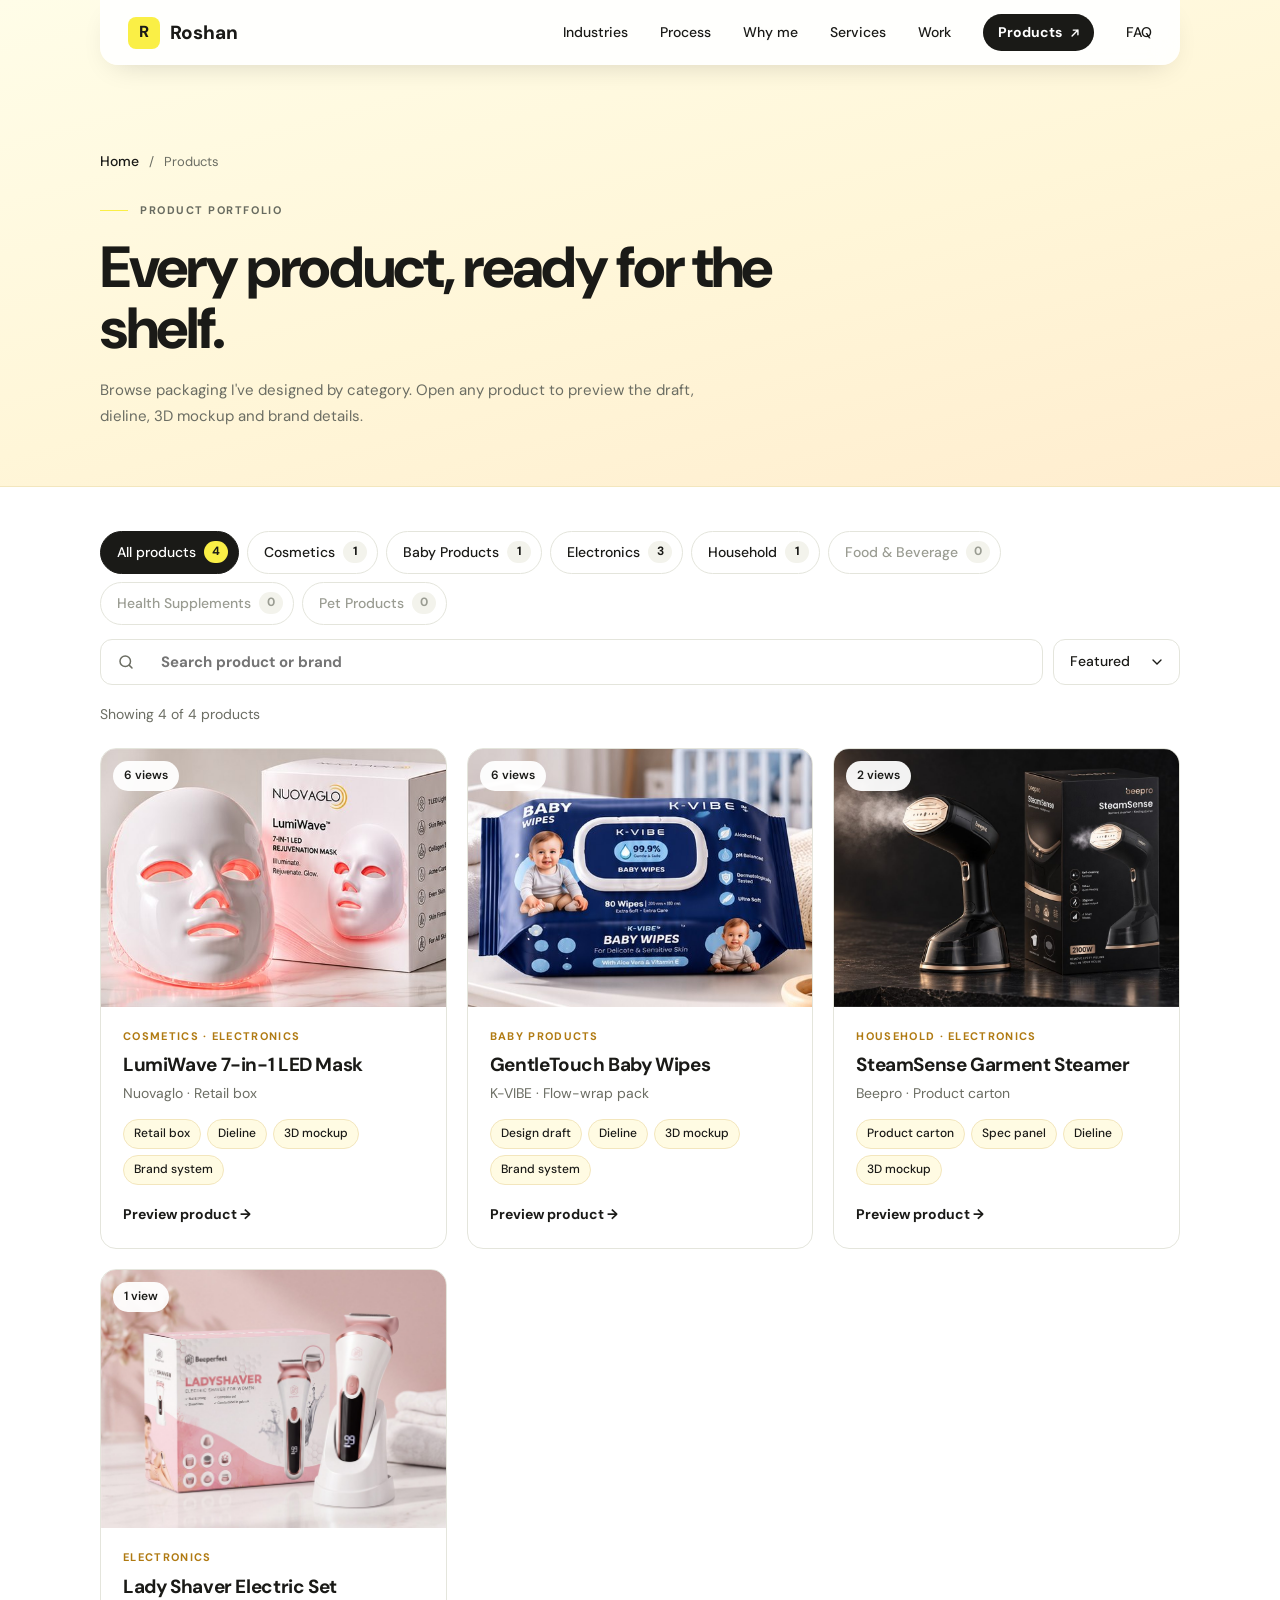
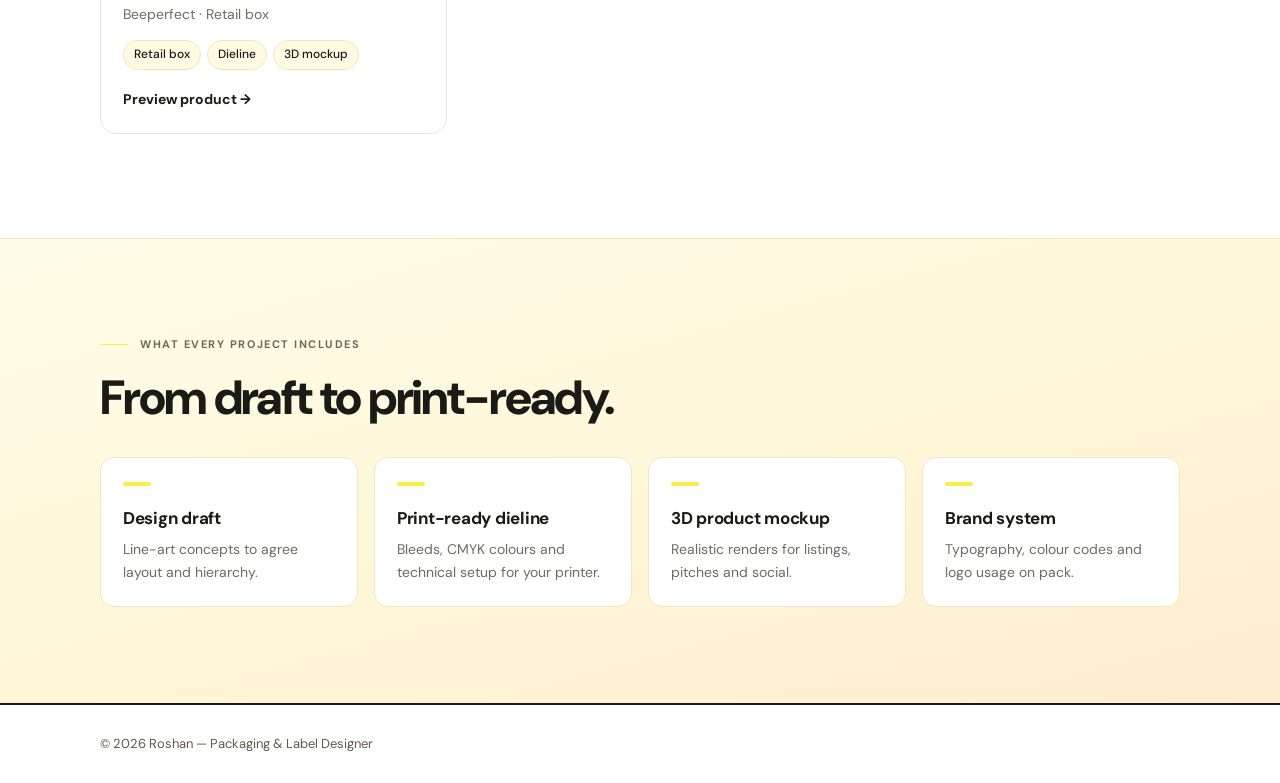
==== commit 25cfcb04: "Version CSS and JS links so updates show immediately" ====
--- a/products.html
+++ b/products.html
@@ -9,8 +9,8 @@
 <link rel="preconnect" href="https://fonts.googleapis.com">
 <link rel="preconnect" href="https://fonts.gstatic.com" crossorigin>
 <link href="https://fonts.googleapis.com/css2?family=DM+Sans:ital,opsz,wght@0,9..40,400;0,9..40,500;0,9..40,700;0,9..40,800;1,9..40,500&display=swap" rel="stylesheet">
-<link rel="stylesheet" href="style.css">
-<link rel="stylesheet" href="products.css">
+<link rel="stylesheet" href="style.css?v=202611161258">
+<link rel="stylesheet" href="products.css?v=202611161258">
 </head>
 <body class="products-page">
 
@@ -119,6 +119,6 @@
   </div>
 </div>
 
-<script src="products.js"></script>
+<script src="products.js?v=202611161258"></script>
 </body>
 </html>
--- a/style.css
+++ b/style.css
@@ -1,5 +1,13 @@
 :root{
-  --paper:#fff;--ink:#1a1a17;--soft:#5f5a49;--yellow:#ebd80a;--pale:#fff8dc;--pale2:#fff1b8;--line:#f0e7c4;
+  --paper:#fff;--ink:#1a1a17;--soft:#5f5a49;--yellow:#faef46;--pale:#fff9dc;--pale2:#fff3c4;--line:#f3e6bd;
+  /* theme, taken from the packaging shot background:
+     --yellow = the flat lemon panel (small accents)
+     --grad   = the lemon-to-amber side (large surfaces) */
+  --amber:#f8ba46;
+  --grad:linear-gradient(160deg,#fbf049 0%,#fde148 48%,#f8ba46 100%);
+  --grad-v:linear-gradient(180deg,#fbf049 0%,#fde148 50%,#f8ba46 100%);
+  --grad-h:linear-gradient(90deg,#fbf049 0%,#fde148 50%,#f8ba46 100%);
+  --wash:linear-gradient(165deg,#fffde8 0%,#fff6d8 55%,#ffedcf 100%);
   --sans:'DM Sans',system-ui,-apple-system,'Segoe UI',sans-serif;
   --ease:cubic-bezier(.22,.68,0,1);--out:cubic-bezier(.16,1,.3,1);
 }
@@ -413,3 +421,34 @@
   *,*::before,*::after{animation-duration:.01ms!important;animation-iteration-count:1!important;transition-duration:.01ms!important;transition-delay:0s!important}
   html{scroll-behavior:auto}
 }
+
+/* ===== Theme: flat lemon yellow + lemon-to-amber gradient (from the packaging shot) =====
+   Small accents use the flat --yellow; large surfaces and primary buttons use --grad. */
+::selection{background:var(--yellow)}
+
+/* gradient: large surfaces + primary actions */
+.btn:not(.ghost){background:var(--grad);border-color:transparent;background-origin:border-box}
+.btn:not(.ghost):hover{box-shadow:0 14px 28px -12px rgba(248,186,70,.9)}
+.btn.ghost:hover{background:var(--ink)}
+.pane.b,.sec.dark{background:var(--grad)}
+#progress{background:var(--grad-h)}
+.hero-visual{background:linear-gradient(160deg,#fffdeb,#fff1d3)}
+@media(min-width:1001px){.hero-visual::before{background:linear-gradient(#fff8e0,#fff1d3)}}
+.slab,.hero-visual::after{background:var(--grad-v)}
+.marquee{background:var(--yellow)}
+.sec.tint,#process{background:var(--wash)}
+#process .steps li:not(:last-child)::after{background:linear-gradient(180deg,var(--yellow),var(--amber))}
+#process .steps li:last-child{background:linear-gradient(160deg,#fffdeb,#fff2d6);border-color:#f3d995}
+.hero h1 em::before{background:linear-gradient(90deg,var(--yellow),var(--amber))}
+.hero h1 b{color:var(--amber)}
+
+/* flat lemon yellow: small accents */
+.pre-logo i,.cmyk i,.logo i,#totop,.q button::after,.work figcaption,nav a.nav-page,
+#industries .ic,#why .benefit-icon,#process .steps li::before,.x:hover{background:var(--yellow)}
+nav a.nav-page:hover,nav a.nav-page.on{background:var(--ink)}
+nav a:not(.btn)::after,.eyebrow span,.section-eyebrow::before{background:var(--yellow)}
+#why .benefit-icon .icon-detail{stroke:var(--yellow)}
+#why .benefit-icon .icon-cutout{fill:var(--yellow)}
+.svc{border-top:0;box-shadow:inset 0 5px 0 0 var(--yellow)}
+.svc:hover{box-shadow:inset 0 5px 0 0 var(--yellow),0 24px 44px -22px rgba(248,186,70,.6)}
+.card:hover{border-color:#f5d860;box-shadow:0 22px 40px -20px rgba(248,186,70,.55)}
--- a/products.css
+++ b/products.css
@@ -151,3 +151,12 @@
   .p-card{animation:none}
   .p-card,.p-media img,.pv-box{transition:none}
 }
+
+/* ===== Theme (see style.css): wash/gradient for large areas, flat yellow for accents ===== */
+.p-hero,.p-includes{background:var(--wash)}
+.p-empty{background:var(--wash);border-color:#f3d995}
+.chip.on i,.p-open,.p-empty-ic,.inc li::before{background:var(--yellow)}
+.tags li{background:#fffbe3;border-color:#f3e6bd}
+.p-cat,.pv-cat{color:#b07a12}
+.pv-arrow:hover{background:var(--yellow)}
+.pv-arrow:hover,.pv-thumbs button.on{border-color:var(--ink)}
